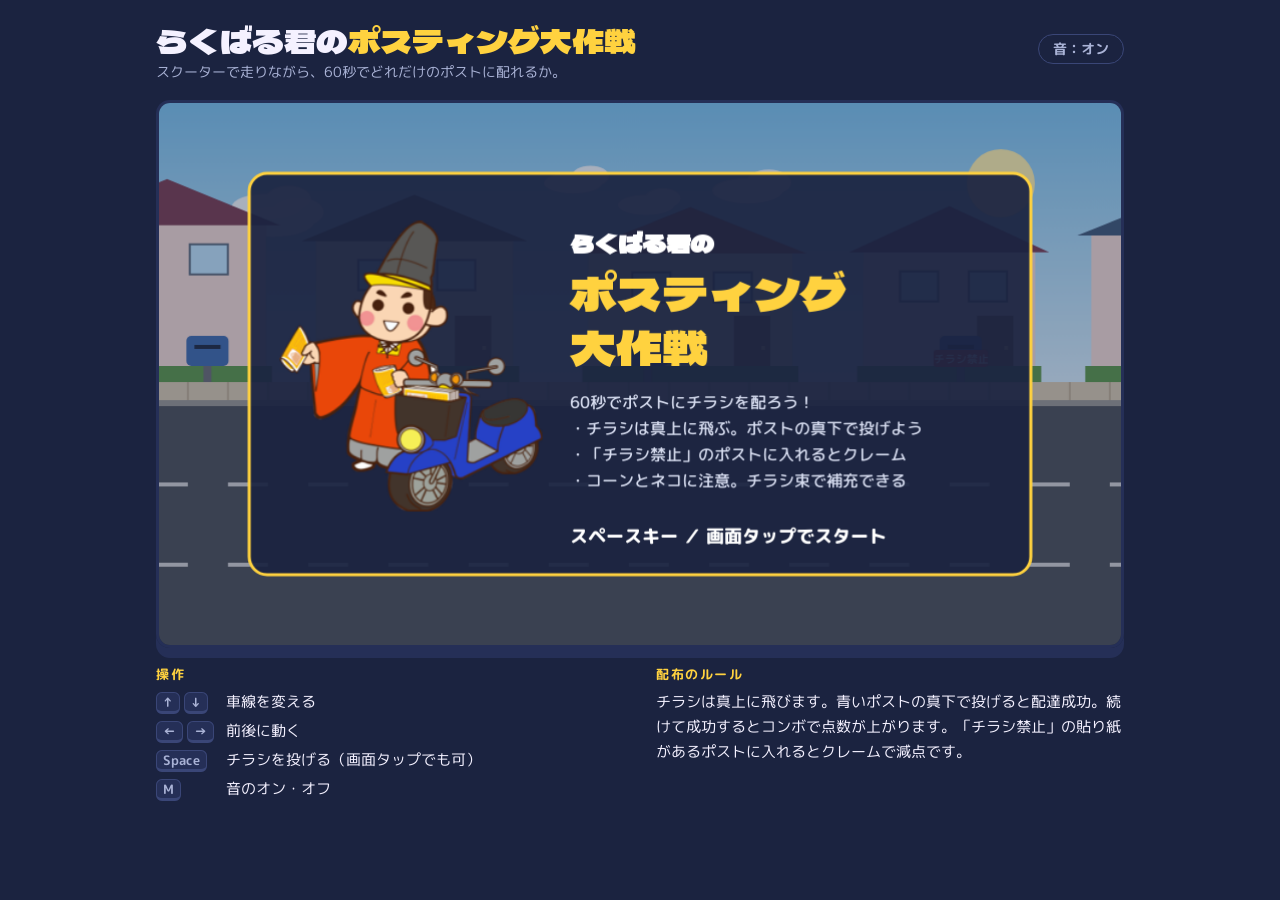
==== index.html @ 3e707a38 "らくばる君のポスティング大作戦 初版 Co-Authored-By: Claude Opus 5.5 <noreply@anthropic.com> Claude-Session: https://c" ====
<!doctype html>
<html lang="ja">
<head>
  <meta charset="utf-8">
  <meta name="viewport" content="width=device-width, initial-scale=1, viewport-fit=cover">
  <title>らくばる君のポスティング大作戦</title>
  <meta name="claude:viewport-fit-sides" content="cover">
  <link rel="preconnect" href="https://fonts.googleapis.com">
  <link rel="preconnect" href="https://fonts.gstatic.com" crossorigin>
  <link rel="stylesheet" href="https://fonts.googleapis.com/css2?family=Dela+Gothic+One&family=M+PLUS+Rounded+1c:wght@500;700;800&display=swap">
  <link rel="stylesheet" href="style.css">
</head>
<body>
  <main class="wrap">
    <header class="top">
      <div>
        <h1>らくばる君の<span>ポスティング大作戦</span></h1>
        <p class="sub">スクーターで走りながら、60秒でどれだけのポストに配れるか。</p>
      </div>
      <div class="tools">
        <button id="mute" type="button" aria-pressed="false">音：オン</button>
      </div>
    </header>

    <div class="stage">
      <canvas id="game" width="960" height="540" aria-label="ゲーム画面"></canvas>
    </div>

    <div class="pad" aria-label="操作ボタン">
      <button type="button" data-act="up" aria-label="上の車線へ">▲</button>
      <button type="button" data-act="down" aria-label="下の車線へ">▼</button>
      <button type="button" data-act="left" aria-label="左へ">◀</button>
      <button type="button" data-act="right" aria-label="右へ">▶</button>
      <button type="button" data-act="throw" class="throw">チラシを投げる</button>
    </div>

    <section class="howto">
      <div>
        <h2>操作</h2>
        <dl>
          <dt><kbd>↑</kbd> <kbd>↓</kbd></dt><dd>車線を変える</dd>
          <dt><kbd>←</kbd> <kbd>→</kbd></dt><dd>前後に動く</dd>
          <dt><kbd>Space</kbd></dt><dd>チラシを投げる（画面タップでも可）</dd>
          <dt><kbd>M</kbd></dt><dd>音のオン・オフ</dd>
        </dl>
      </div>
      <div>
        <h2>配布のルール</h2>
        <p>チラシは真上に飛びます。青いポストの真下で投げると配達成功。続けて成功するとコンボで点数が上がります。「チラシ禁止」の貼り紙があるポストに入れるとクレームで減点です。</p>
      </div>
    </section>
  </main>
  <script src="game.js"></script>
</body>
</html>
---- style.css ----
/* らくばる君のポスティング大作戦 — 見た目の設定
   配色：らくばる君の装束の朱色と、チラシの黄色を夜明け前の藍色にのせる */
:root {
  --ink: #1b2340;      /* 背景の藍色 */
  --panel: #252f57;    /* 枠の色 */
  --line: #3a4677;
  --text: #f4f1ff;
  --muted: #aab3d6;
  --vermilion: #e8541e; /* らくばる君の装束 */
  --flyer: #ffd23f;     /* チラシの黄色 */
  --display: "Dela Gothic One", "M PLUS Rounded 1c", "Hiragino Sans", Meiryo, sans-serif;
  --body: "M PLUS Rounded 1c", "Hiragino Maru Gothic ProN", Meiryo, sans-serif;
  color-scheme: dark;
}

* { box-sizing: border-box; }

body {
  margin: 0;
  background: var(--ink);
  color: var(--text);
  font-family: var(--body);
  line-height: 1.7;
}

.wrap {
  max-width: 1000px;
  margin: 0 auto;
  padding-block: 20px 40px;
  padding-left: max(16px, env(safe-area-inset-left, 0px));
  padding-right: max(16px, env(safe-area-inset-right, 0px));
  display: grid;
  gap: 16px;
}

.top {
  display: flex;
  flex-wrap: wrap;
  align-items: baseline;
  justify-content: space-between;
  gap: 8px 16px;
}

h1 {
  margin: 0;
  font-family: var(--display);
  font-weight: 400;
  font-size: clamp(1.4rem, 4vw, 2rem);
  line-height: 1.25;
  text-wrap: balance;
}
h1 span { color: var(--flyer); }

.sub { margin: 0; color: var(--muted); font-size: 0.9rem; }

.stage {
  border-radius: 14px;
  overflow: hidden;
  border: 3px solid var(--panel);
  box-shadow: 0 10px 0 var(--panel);
  max-width: 100%;
}

canvas {
  display: block;
  width: 100%;
  height: auto;
  aspect-ratio: 16 / 9;
  touch-action: none;
  cursor: pointer;
}

/* スマホ用のボタン（指で操作する端末だけ表示） */
.pad {
  display: none;
  grid-template-columns: repeat(4, 1fr) 2fr;
  gap: 8px;
  user-select: none;
  -webkit-user-select: none;
}
@media (pointer: coarse) {
  .pad { display: grid; }
}
.pad button {
  font: 700 1.1rem var(--body);
  color: var(--text);
  background: var(--panel);
  border: 2px solid var(--line);
  border-radius: 12px;
  min-height: 56px;
  touch-action: manipulation;
}
.pad button:active { background: var(--line); }
.pad .throw {
  background: var(--vermilion);
  border-color: #ff8a5c;
  font-size: 1rem;
}

.tools { display: flex; gap: 8px; }
.tools button {
  font: 700 0.85rem var(--body);
  color: var(--muted);
  background: transparent;
  border: 1px solid var(--line);
  border-radius: 999px;
  padding: 4px 14px;
  cursor: pointer;
}
button:focus-visible { outline: 3px solid var(--flyer); outline-offset: 2px; }

.howto {
  display: grid;
  grid-template-columns: repeat(auto-fit, minmax(240px, 1fr));
  gap: 12px 32px;
  color: var(--muted);
  font-size: 0.92rem;
}
.howto h2 {
  margin: 0 0 4px;
  font-size: 0.8rem;
  letter-spacing: 0.12em;
  color: var(--flyer);
}
.howto dl { margin: 0; display: grid; grid-template-columns: auto 1fr; gap: 4px 12px; }
.howto dt { white-space: nowrap; }
.howto dd { margin: 0; color: var(--text); }
.howto p { margin: 0; color: var(--text); }

kbd {
  font: 700 0.8rem var(--body);
  background: var(--panel);
  border: 1px solid var(--line);
  border-bottom-width: 3px;
  border-radius: 6px;
  padding: 0 6px;
}

@media (prefers-reduced-motion: reduce) {
  * { scroll-behavior: auto; }
}
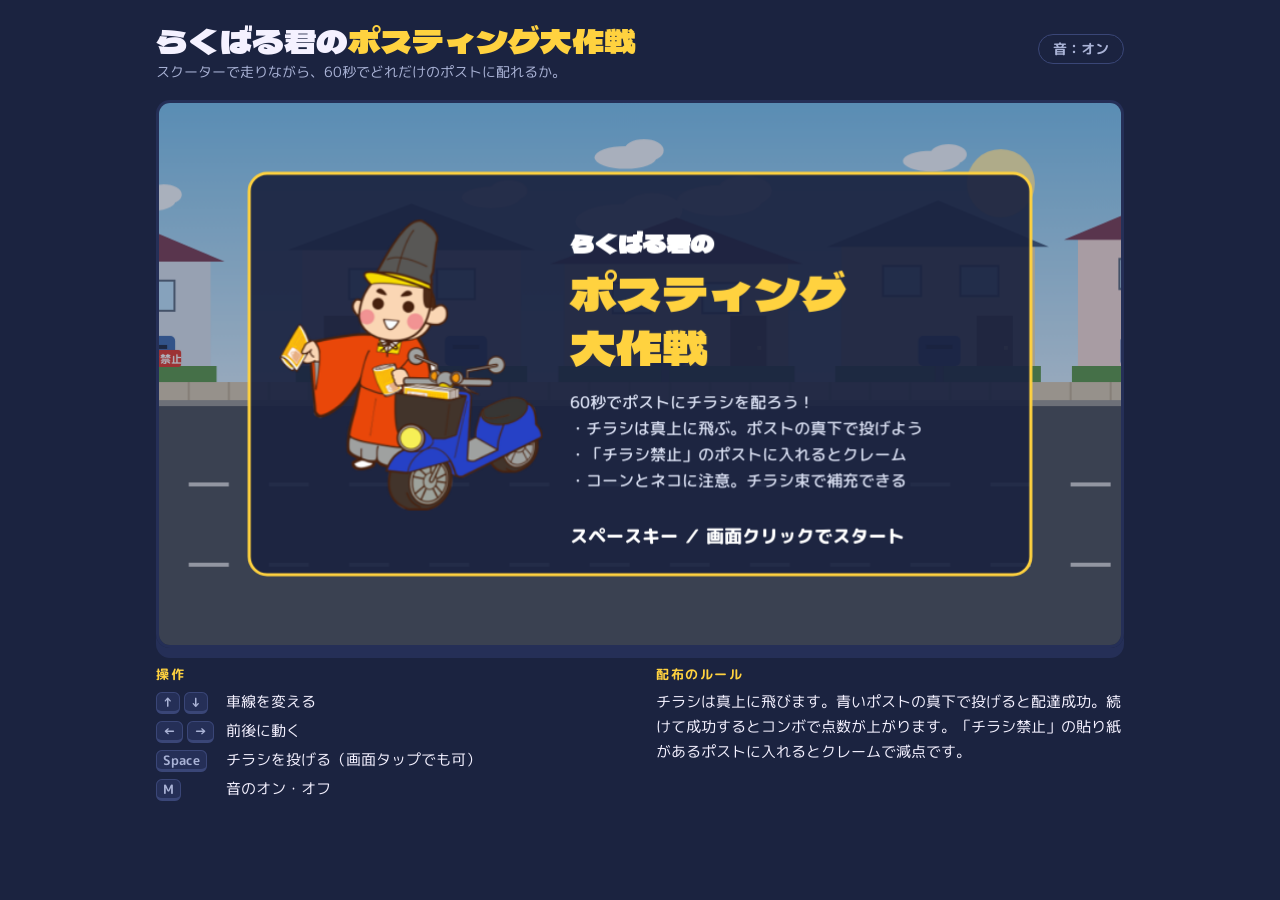
==== commit bfcc29cc: "埋め込み表示でキーボード操作が効かない不具合を修正 画面クリック時の preventDefault() がフォーカス移動を止めていたため削除し、 canvas に自分でフォーカスを移すようにした。フォ" ====
--- a/index.html
+++ b/index.html
@@ -23,7 +23,7 @@
     </header>
 
     <div class="stage">
-      <canvas id="game" width="960" height="540" aria-label="ゲーム画面"></canvas>
+      <canvas id="game" width="960" height="540" tabindex="0" aria-label="ゲーム画面"></canvas>
     </div>
 
     <div class="pad" aria-label="操作ボタン">
--- a/style.css
+++ b/style.css
@@ -68,7 +68,9 @@
   aspect-ratio: 16 / 9;
   touch-action: none;
   cursor: pointer;
+  outline: none; /* クリックで入力先になったときの枠線は出さない */
 }
+.stage:focus-within { border-color: var(--line); }
 
 /* スマホ用のボタン（指で操作する端末だけ表示） */
 .pad {
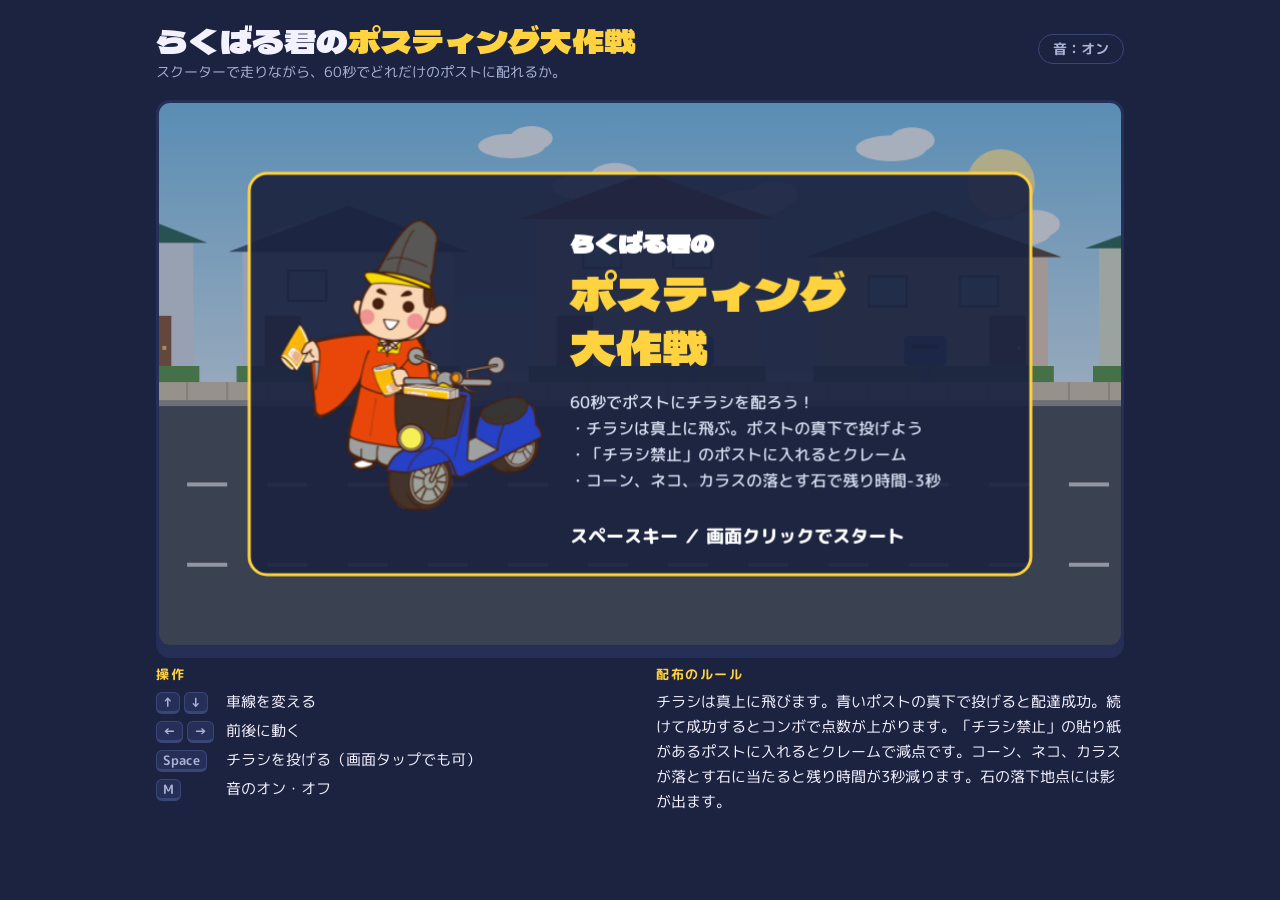
==== commit f489ddec: "チラシのクールタイムとカラス（石を落とす障害物）を追加 - チラシを投げたあと0.5秒のクールタイム。頭上にゲージを表示 - 開始8秒後からカラスが飛来し、らくばる君を狙って石を落とす - 石の落下地" ====
--- a/index.html
+++ b/index.html
@@ -46,7 +46,7 @@
       </div>
       <div>
         <h2>配布のルール</h2>
-        <p>チラシは真上に飛びます。青いポストの真下で投げると配達成功。続けて成功するとコンボで点数が上がります。「チラシ禁止」の貼り紙があるポストに入れるとクレームで減点です。</p>
+        <p>チラシは真上に飛びます。青いポストの真下で投げると配達成功。続けて成功するとコンボで点数が上がります。「チラシ禁止」の貼り紙があるポストに入れるとクレームで減点です。コーン、ネコ、カラスが落とす石に当たると残り時間が3秒減ります。石の落下地点には影が出ます。</p>
       </div>
     </section>
   </main>
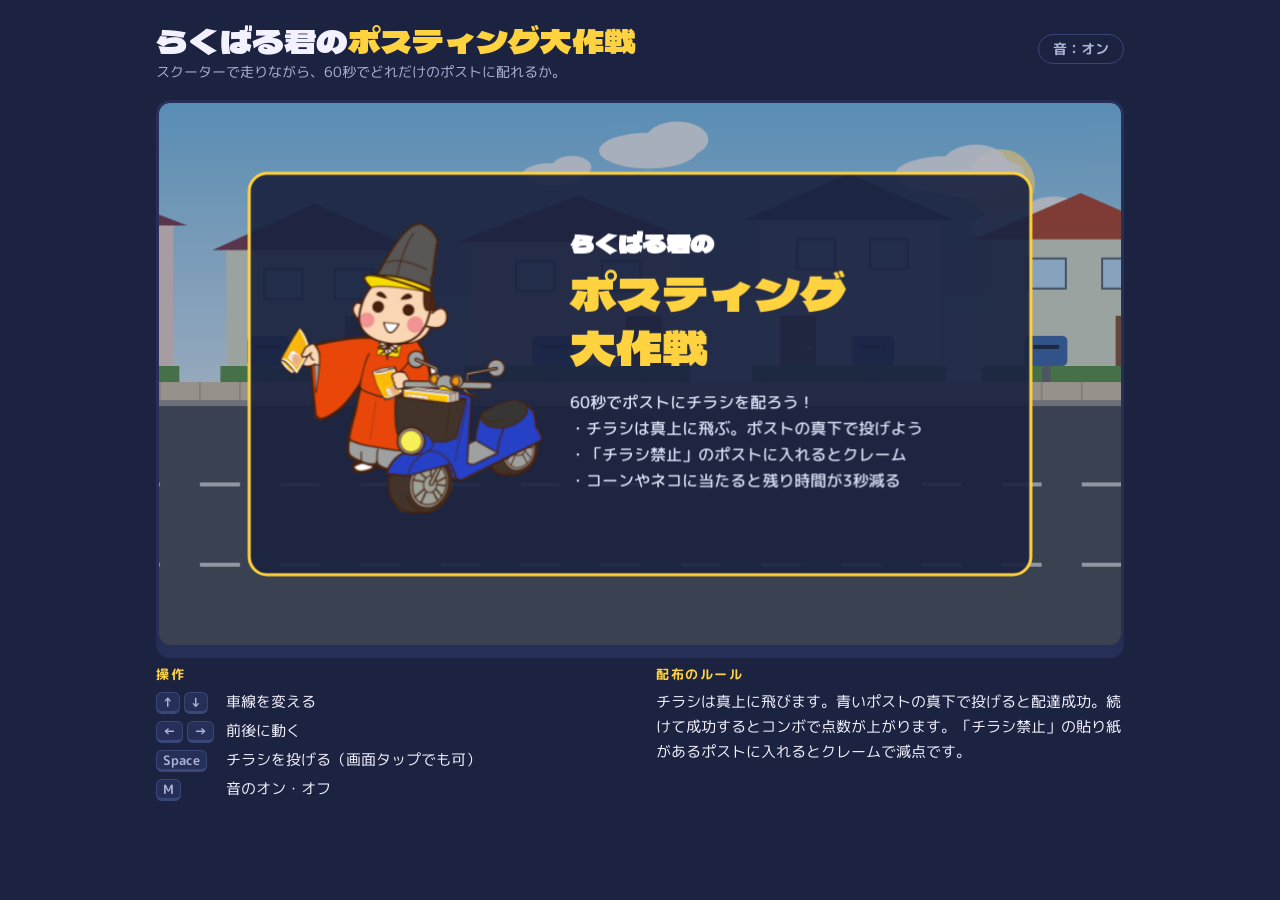
==== commit 90954184: "クールタイムとカラスの追加を取り消し（ロールバック） Revert of commit f489dde  Co-Authored-By: Claude Opus 5.5 <noreply@anthro" ====
--- a/index.html
+++ b/index.html
@@ -46,7 +46,7 @@
       </div>
       <div>
         <h2>配布のルール</h2>
-        <p>チラシは真上に飛びます。青いポストの真下で投げると配達成功。続けて成功するとコンボで点数が上がります。「チラシ禁止」の貼り紙があるポストに入れるとクレームで減点です。コーン、ネコ、カラスが落とす石に当たると残り時間が3秒減ります。石の落下地点には影が出ます。</p>
+        <p>チラシは真上に飛びます。青いポストの真下で投げると配達成功。続けて成功するとコンボで点数が上がります。「チラシ禁止」の貼り紙があるポストに入れるとクレームで減点です。</p>
       </div>
     </section>
   </main>
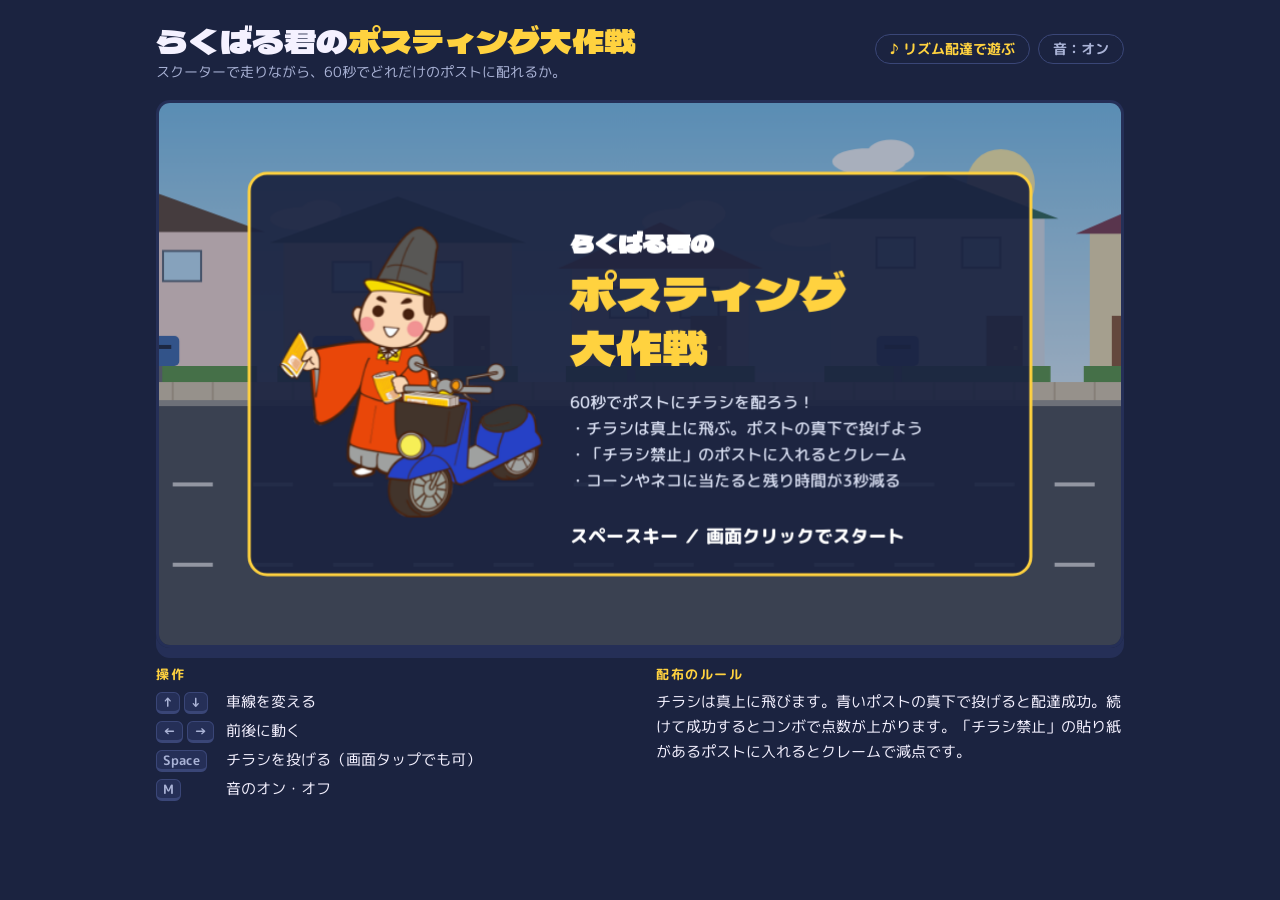
==== commit 1b317994: "音楽ゲーム「らくばる君のリズム配達」を追加（rhythm/） - 曲「らくばる」(BPM156) を解析して かんたん/ふつう/むずかしい の譜面を自動生成 - D F J K（矢印キー）で4つのポス" ====
--- a/index.html
+++ b/index.html
@@ -18,6 +18,7 @@
         <p class="sub">スクーターで走りながら、60秒でどれだけのポストに配れるか。</p>
       </div>
       <div class="tools">
+        <a class="other-game" href="rhythm/">♪ リズム配達で遊ぶ</a>
         <button id="mute" type="button" aria-pressed="false">音：オン</button>
       </div>
     </header>
--- a/style.css
+++ b/style.css
@@ -100,6 +100,14 @@
 }
 
 .tools { display: flex; gap: 8px; }
+.other-game {
+  font: 700 0.85rem var(--body);
+  color: var(--flyer);
+  text-decoration: none;
+  border: 1px solid var(--line);
+  border-radius: 999px;
+  padding: 4px 14px;
+}
 .tools button {
   font: 700 0.85rem var(--body);
   color: var(--muted);
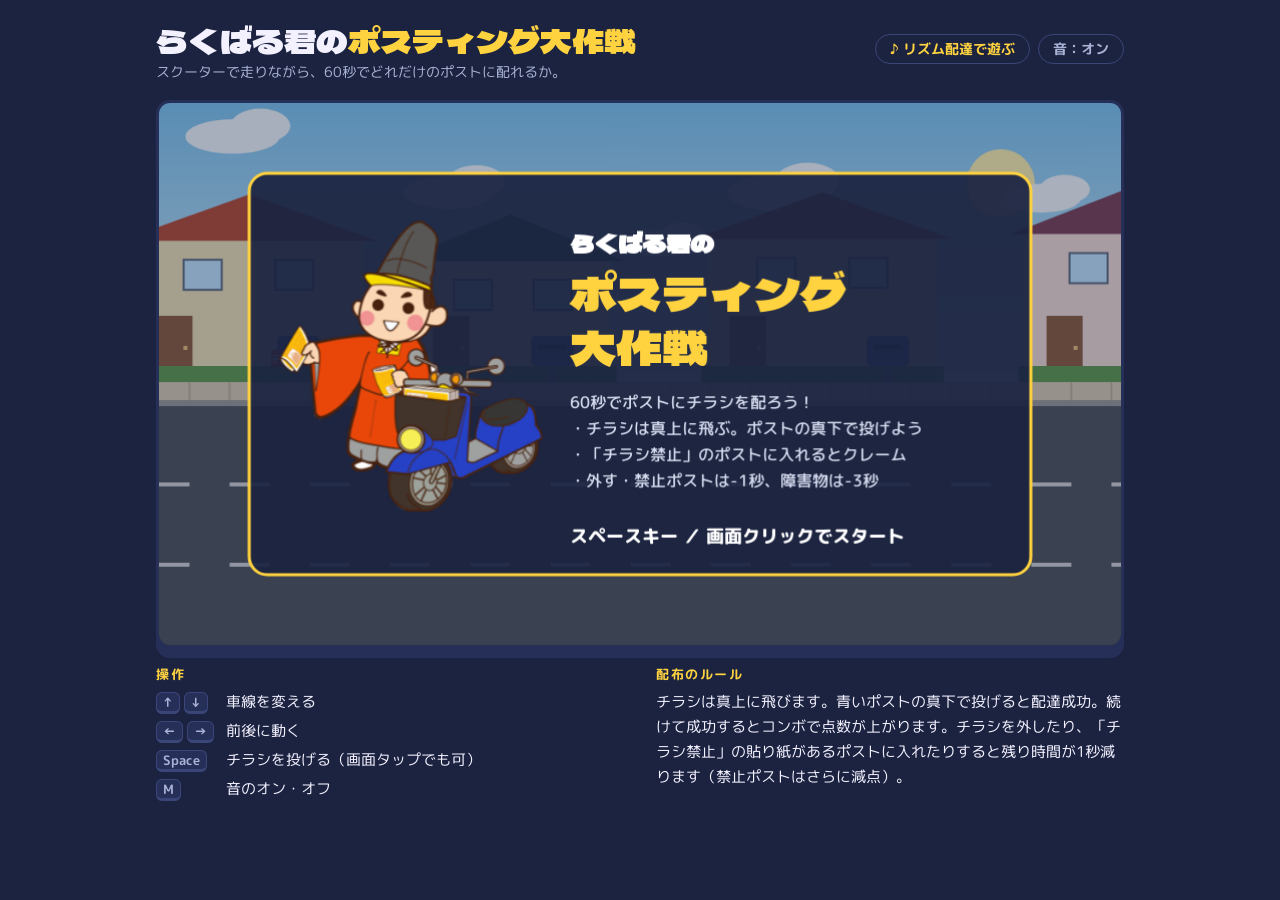
==== commit 46ab4060: "チラシを外す・禁止ポストに入れると残り時間-1秒（連打防止） - ポストに入らず外れたチラシは残り時間-1秒 - 禁止ポストへの投函は従来の-150点に加えて残り時間-1秒 - 結果画面に「外したチラ" ====
--- a/index.html
+++ b/index.html
@@ -47,7 +47,7 @@
       </div>
       <div>
         <h2>配布のルール</h2>
-        <p>チラシは真上に飛びます。青いポストの真下で投げると配達成功。続けて成功するとコンボで点数が上がります。「チラシ禁止」の貼り紙があるポストに入れるとクレームで減点です。</p>
+        <p>チラシは真上に飛びます。青いポストの真下で投げると配達成功。続けて成功するとコンボで点数が上がります。チラシを外したり、「チラシ禁止」の貼り紙があるポストに入れたりすると残り時間が1秒減ります（禁止ポストはさらに減点）。</p>
       </div>
     </section>
   </main>
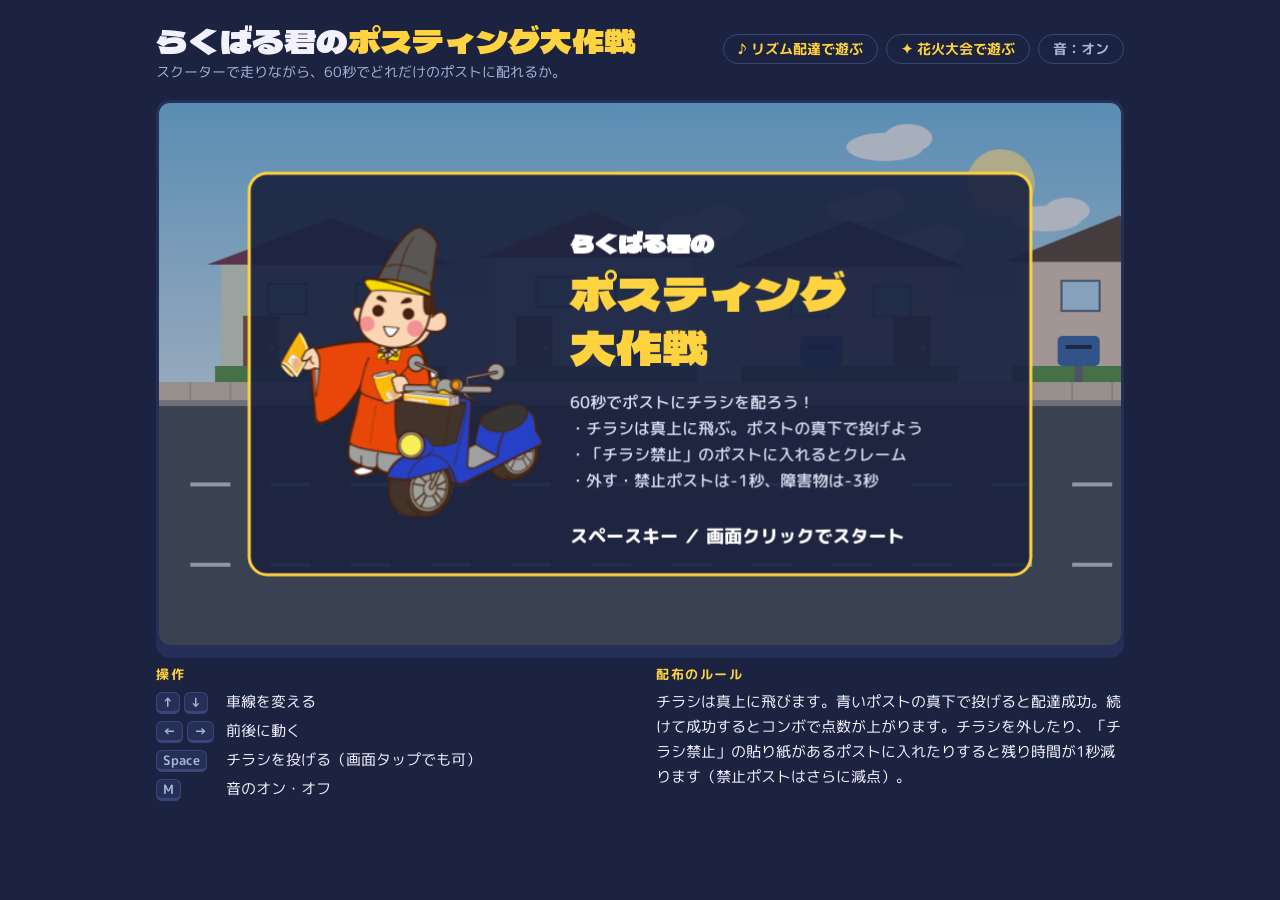
==== commit 09798b59: "花火シューティング「らくばる君の花火大会」を追加（hanabi/）" ====
--- a/index.html
+++ b/index.html
@@ -19,6 +19,7 @@
       </div>
       <div class="tools">
         <a class="other-game" href="rhythm/">♪ リズム配達で遊ぶ</a>
+        <a class="other-game" href="hanabi/">✦ 花火大会で遊ぶ</a>
         <button id="mute" type="button" aria-pressed="false">音：オン</button>
       </div>
     </header>
